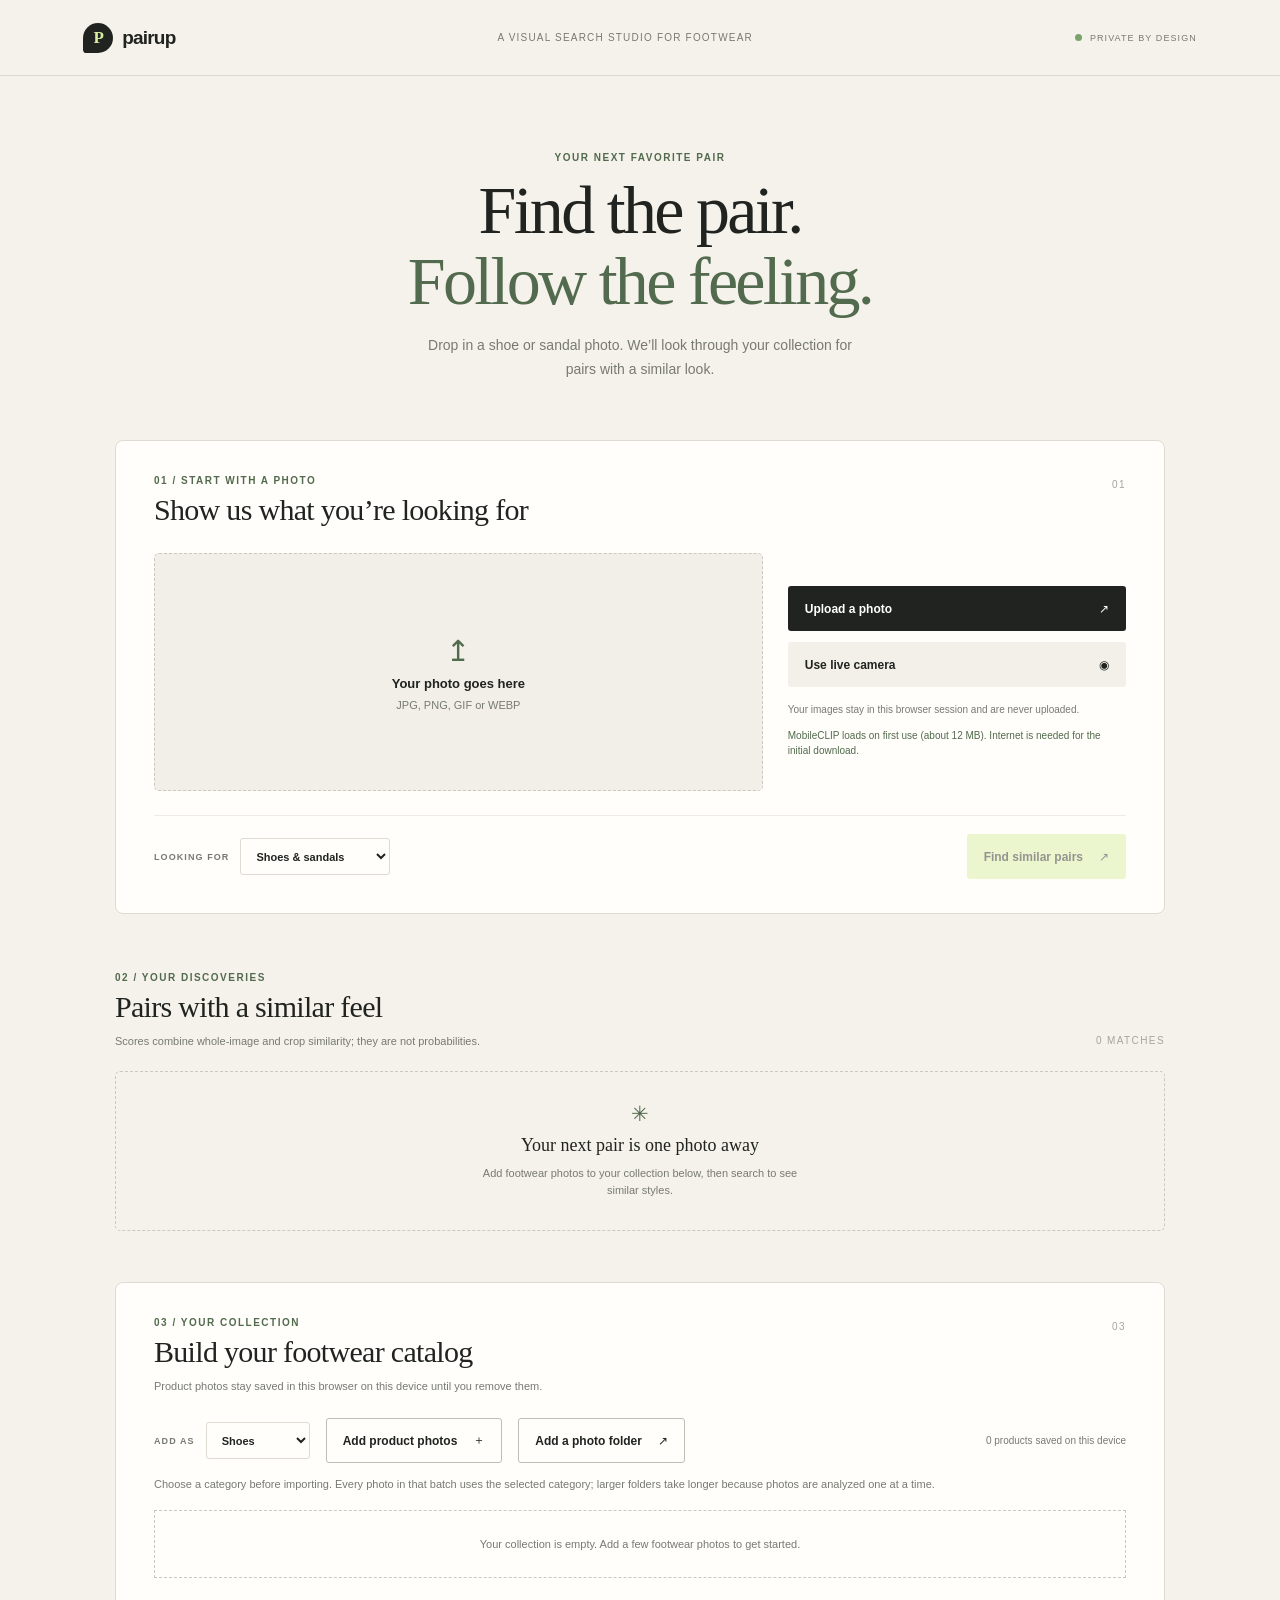
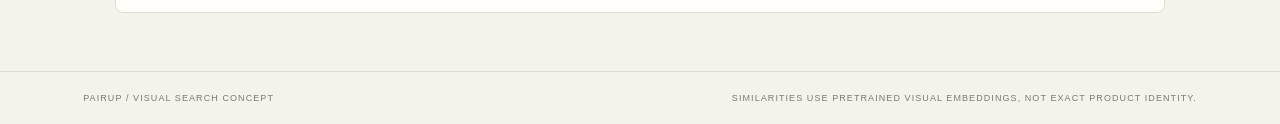
==== index.html @ 7dab6289 "Initial project upload Co-authored-by: Copilot <223556219+Copilot@users.noreply.github.com>" ====
<!doctype html>
<html lang="en">
  <head>
    <meta charset="utf-8">
    <meta name="viewport" content="width=device-width, initial-scale=1">
    <meta name="theme-color" content="#f5f2eb">
    <title>PairUp — Footwear Visual Search</title>
    <link rel="stylesheet" href="styles.css">
    <script type="module" src="app.js?crop-aware=2"></script>
  </head>
  <body>
    <header class="site-header">
      <a class="wordmark" href="#" aria-label="PairUp home"><span class="wordmark-icon">P</span> pairup</a>
      <span class="header-note">A visual search studio for footwear</span>
      <span class="status-pill"><span></span> PRIVATE BY DESIGN</span>
    </header>

    <main>
      <section class="intro">
        <p class="eyebrow">YOUR NEXT FAVORITE PAIR</p>
        <h1>Find the pair.<br><span>Follow the feeling.</span></h1>
        <p class="intro-copy">Drop in a shoe or sandal photo. We’ll look through your collection for pairs with a similar look.</p>
      </section>

      <section class="search-panel" aria-labelledby="search-title">
        <div class="section-heading">
          <div>
            <p class="eyebrow">01 / START WITH A PHOTO</p>
            <h2 id="search-title">Show us what you’re looking for</h2>
          </div>
          <span class="step-number">01</span>
        </div>

        <div class="query-layout">
          <div class="query-preview" id="query-preview">
            <div class="preview-placeholder" id="preview-placeholder">
              <span class="upload-mark" aria-hidden="true">↥</span>
              <strong>Your photo goes here</strong>
              <span>JPG, PNG, GIF or WEBP</span>
            </div>
            <img id="query-image" alt="Selected footwear search image" hidden>
            <video id="camera-video" autoplay playsinline hidden></video>
          </div>
          <div class="query-actions">
            <label class="button button-dark" for="query-file">Upload a photo <span aria-hidden="true">↗</span></label>
            <input id="query-file" type="file" accept="image/*" hidden>
            <button class="button button-light" id="camera-button" type="button">Use live camera <span aria-hidden="true">◉</span></button>
            <button class="button button-dark" id="capture-button" type="button" hidden>Capture photo <span aria-hidden="true">↗</span></button>
            <button class="text-button" id="clear-query" type="button" hidden>Remove photo</button>
            <p class="fine-print">Your images stay in this browser session and are never uploaded.</p>
            <p class="model-status" id="model-status" role="status" aria-live="polite">MobileCLIP loads on first use (about 12 MB). Internet is needed for the initial download.</p>
          </div>
        </div>

        <div class="search-footer">
          <label class="filter-label" for="category-filter">LOOKING FOR
            <select id="category-filter">
              <option value="all">Shoes &amp; sandals</option>
              <option value="shoes">Shoes</option>
              <option value="sandals">Sandals</option>
            </select>
          </label>
          <button class="button button-accent" id="search-button" type="button" disabled>Find similar pairs <span aria-hidden="true">↗</span></button>
        </div>
        <p class="notice" id="search-notice" role="status" aria-live="polite"></p>
      </section>

      <section class="results-section" aria-labelledby="results-title">
        <div class="section-heading results-heading">
          <div>
            <p class="eyebrow">02 / YOUR DISCOVERIES</p>
            <h2 id="results-title">Pairs with a similar feel</h2>
            <p class="section-copy">Scores combine whole-image and crop similarity; they are not probabilities.</p>
          </div>
          <span class="result-count" id="result-count">0 MATCHES</span>
        </div>
        <div class="results-grid" id="results-grid">
          <div class="empty-state" id="results-empty">
            <span class="empty-symbol" aria-hidden="true">✳</span>
            <strong>Your next pair is one photo away</strong>
            <span>Add footwear photos to your collection below, then search to see similar styles.</span>
          </div>
        </div>
      </section>

      <section class="catalog-section" aria-labelledby="catalog-title">
        <div class="section-heading">
          <div>
            <p class="eyebrow">03 / YOUR COLLECTION</p>
            <h2 id="catalog-title">Build your footwear catalog</h2>
            <p class="section-copy">Product photos stay saved in this browser on this device until you remove them.</p>
          </div>
          <span class="step-number">03</span>
        </div>
        <div class="catalog-toolbar">
          <label class="filter-label" for="add-category">ADD AS
            <select id="add-category">
              <option value="shoes">Shoes</option>
              <option value="sandals">Sandals</option>
            </select>
          </label>
          <label class="button button-outline" for="catalog-files">Add product photos <span aria-hidden="true">＋</span></label>
          <input id="catalog-files" type="file" accept="image/*" multiple hidden>
          <label class="button button-outline" for="catalog-folder">Add a photo folder <span aria-hidden="true">↗</span></label>
          <input id="catalog-folder" type="file" accept="image/*" webkitdirectory multiple hidden>
          <span class="catalog-count" id="catalog-count">0 products</span>
          <button class="text-button clear-catalog" id="clear-catalog" type="button" hidden>Clear collection</button>
        </div>
        <p class="section-copy import-hint">Choose a category before importing. Every photo in that batch uses the selected category; larger folders take longer because photos are analyzed one at a time.</p>
        <div class="catalog-grid" id="catalog-grid">
          <p class="catalog-empty" id="catalog-empty">Your collection is empty. Add a few footwear photos to get started.</p>
        </div>
      </section>
    </main>

    <footer>
      <span>PAIRUP / VISUAL SEARCH CONCEPT</span>
      <span>Similarities use pretrained visual embeddings, not exact product identity.</span>
    </footer>
  </body>
</html>
---- styles.css ----
:root {
  color-scheme: light;
  --ink: #20231f;
  --muted: #777a72;
  --paper: #f5f2eb;
  --white: #fffefa;
  --line: #dedbd2;
  --green: #526a4d;
  --lime: #d7ed9f;
  font-family: "Segoe UI", sans-serif;
  font-synthesis: none;
  text-rendering: optimizeLegibility;
}

* { box-sizing: border-box; }
[hidden] { display: none !important; }

body {
  margin: 0;
  color: var(--ink);
  background: var(--paper);
}

button, select { font: inherit; }
button, label.button, select { -webkit-tap-highlight-color: transparent; }

.site-header {
  height: 76px;
  padding: 0 max(6.5vw, 24px);
  display: flex;
  align-items: center;
  justify-content: space-between;
  border-bottom: 1px solid rgba(32, 35, 31, .12);
}

.wordmark {
  color: var(--ink);
  display: inline-flex;
  align-items: center;
  gap: 9px;
  text-decoration: none;
  font-size: 19px;
  font-weight: 700;
  letter-spacing: -.8px;
}

.wordmark-icon {
  width: 30px;
  height: 30px;
  display: grid;
  place-items: center;
  background: var(--ink);
  color: var(--lime);
  border-radius: 50% 50% 50% 12%;
  font-family: Georgia, serif;
  font-size: 17px;
}

.header-note, .status-pill, footer {
  color: var(--muted);
  font-size: 10px;
  letter-spacing: .12em;
  text-transform: uppercase;
}

.status-pill {
  display: flex;
  align-items: center;
  gap: 8px;
  font-size: 9px;
}

.status-pill span {
  width: 7px;
  height: 7px;
  border-radius: 50%;
  background: #7aa36c;
}

main {
  width: min(1050px, calc(100% - 48px));
  margin: 0 auto;
}

.intro {
  max-width: 650px;
  margin: 76px auto 58px;
  text-align: center;
}

.eyebrow {
  margin: 0 0 12px;
  color: var(--green);
  font-size: 10px;
  font-weight: 700;
  letter-spacing: .15em;
}

h1, h2, p { margin-top: 0; }

h1 {
  margin-bottom: 18px;
  font-family: "Playfair Display", Georgia, serif;
  font-size: clamp(42px, 7vw, 68px);
  font-weight: 500;
  letter-spacing: -2.7px;
  line-height: 1.04;
}

h1 span { color: var(--green); }

.intro-copy {
  max-width: 440px;
  margin: 0 auto;
  color: var(--muted);
  font-size: 14px;
  line-height: 1.7;
}

.search-panel, .catalog-section {
  padding: 34px 38px;
  background: var(--white);
  border: 1px solid var(--line);
  border-radius: 8px;
}

.section-heading {
  display: flex;
  align-items: flex-start;
  justify-content: space-between;
  gap: 20px;
}

.section-heading .eyebrow { margin-bottom: 7px; }

h2 {
  margin-bottom: 0;
  font-family: "Playfair Display", Georgia, serif;
  font-size: clamp(23px, 3vw, 30px);
  font-weight: 500;
  letter-spacing: -.7px;
}

.step-number, .result-count {
  color: #a4a69e;
  font-size: 10px;
  letter-spacing: .14em;
}

.step-number { padding-top: 4px; }

.query-layout {
  display: grid;
  grid-template-columns: minmax(0, 1.35fr) minmax(220px, .75fr);
  gap: 25px;
  margin-top: 26px;
}

.query-preview {
  position: relative;
  min-height: 238px;
  display: grid;
  place-items: center;
  overflow: hidden;
  background: #f1efe8;
  border: 1px dashed #cbc9bf;
  border-radius: 5px;
}

.preview-placeholder {
  display: grid;
  justify-items: center;
  gap: 8px;
  color: var(--muted);
  font-size: 11px;
}

.preview-placeholder strong { color: var(--ink); font-size: 13px; }
.upload-mark { color: var(--green); font-size: 29px; }

#query-image, #camera-video {
  width: 100%;
  height: 100%;
  max-height: 360px;
  object-fit: contain;
}

.query-actions {
  display: flex;
  align-items: stretch;
  flex-direction: column;
  justify-content: center;
  gap: 11px;
}

.button {
  min-height: 45px;
  padding: 0 16px;
  display: inline-flex;
  align-items: center;
  justify-content: space-between;
  gap: 16px;
  border: 1px solid transparent;
  border-radius: 3px;
  cursor: pointer;
  font-size: 12px;
  font-weight: 600;
  text-decoration: none;
  transition: background .16s ease, transform .16s ease;
}

.button:hover:not(:disabled) { transform: translateY(-1px); }
.button:focus-visible, button:focus-visible, select:focus-visible, label.button:focus-within { outline: 3px solid #95ae75; outline-offset: 3px; }
.button-dark { background: var(--ink); color: white; }
.button-dark:hover:not(:disabled) { background: #3a4337; }
.button-light { background: #f2f0e9; color: var(--ink); }
.button-outline { border-color: #bdbfb5; background: transparent; color: var(--ink); }
.button-accent { background: var(--lime); color: var(--ink); }
.button:disabled { cursor: not-allowed; opacity: .48; }

.fine-print {
  margin: 4px 0 0;
  color: var(--muted);
  font-size: 10px;
  line-height: 1.5;
}

.model-status {
  min-height: 30px;
  margin: 0;
  color: var(--green);
  font-size: 10px;
  line-height: 1.5;
}

.text-button {
  padding: 4px 0;
  border: 0;
  background: transparent;
  color: var(--green);
  cursor: pointer;
  font-size: 11px;
  text-align: left;
  text-decoration: underline;
  text-underline-offset: 3px;
}

.search-footer {
  margin-top: 24px;
  padding-top: 18px;
  display: flex;
  align-items: center;
  justify-content: space-between;
  gap: 18px;
  border-top: 1px solid #eeece5;
}

.filter-label {
  display: flex;
  align-items: center;
  gap: 11px;
  color: var(--muted);
  font-size: 9px;
  font-weight: 700;
  letter-spacing: .12em;
}

select {
  min-height: 37px;
  padding: 0 28px 0 11px;
  border: 1px solid var(--line);
  border-radius: 3px;
  background: var(--white);
  color: var(--ink);
  font-size: 11px;
  letter-spacing: 0;
}

.notice {
  margin: 13px 0 0;
  color: #9a4f3d;
  font-size: 11px;
}

.notice:empty { display: none; }

.results-section { padding: 58px 0 51px; }
.results-heading { align-items: flex-end; margin-bottom: 20px; }
.result-count { padding-bottom: 5px; }

.results-grid, .catalog-grid {
  display: grid;
  grid-template-columns: repeat(4, minmax(0, 1fr));
  gap: 15px;
}

.empty-state {
  min-height: 160px;
  grid-column: 1 / -1;
  display: grid;
  justify-items: center;
  align-content: center;
  gap: 9px;
  border: 1px dashed #cbc9bf;
  border-radius: 5px;
  color: var(--muted);
  text-align: center;
}

.empty-state strong { color: var(--ink); font-family: Georgia, serif; font-size: 18px; font-weight: 500; }
.empty-state span:last-child { max-width: 360px; padding: 0 14px; font-size: 11px; line-height: 1.6; }
.empty-symbol { color: var(--green); font-size: 21px; }

.product-card {
  min-width: 0;
  position: relative;
  overflow: hidden;
  border: 1px solid var(--line);
  border-radius: 4px;
  background: var(--white);
}

.product-image-wrap {
  position: relative;
  height: 178px;
  display: grid;
  place-items: center;
  background: #f1efe8;
}

.product-image-wrap img {
  width: 100%;
  height: 100%;
  object-fit: contain;
}

.match-badge {
  position: absolute;
  top: 9px;
  left: 9px;
  padding: 5px 7px;
  border-radius: 2px;
  background: var(--lime);
  color: var(--ink);
  font-size: 9px;
  font-weight: 700;
}

.product-info { padding: 11px 12px 12px; }
.product-name { margin: 0 0 5px; overflow: hidden; font-size: 12px; font-weight: 600; text-overflow: ellipsis; white-space: nowrap; }
.product-category { margin: 0; color: var(--muted); font-size: 10px; text-transform: capitalize; }
.remove-product { position: absolute; top: 8px; right: 8px; width: 26px; height: 26px; border: 0; border-radius: 50%; background: rgba(32, 35, 31, .75); color: white; cursor: pointer; font-size: 16px; }

.catalog-section { margin-bottom: 58px; }
.section-copy { margin: 9px 0 0; color: var(--muted); font-size: 11px; line-height: 1.6; }
.import-hint { margin: -4px 0 16px; }
.catalog-toolbar { margin: 23px 0 17px; display: flex; align-items: center; gap: 16px; }
.catalog-count { margin-left: auto; color: var(--muted); font-size: 10px; }
.clear-catalog { margin-left: 0; }
.catalog-empty { grid-column: 1 / -1; margin: 0; padding: 27px 12px; border: 1px dashed #cbc9bf; color: var(--muted); font-size: 11px; text-align: center; }
.catalog-grid .product-image-wrap { height: 145px; }

footer {
  padding: 21px max(6.5vw, 24px);
  display: flex;
  justify-content: space-between;
  gap: 20px;
  border-top: 1px solid rgba(32, 35, 31, .12);
  font-size: 9px;
}

@media (max-width: 700px) {
  .site-header { height: 64px; }
  .header-note { display: none; }
  .intro { margin: 53px auto 41px; }
  .search-panel, .catalog-section { padding: 25px 20px; }
  .query-layout { grid-template-columns: 1fr; }
  .query-preview { min-height: 205px; }
  .query-actions { display: grid; grid-template-columns: 1fr 1fr; }
  .fine-print { grid-column: 1 / -1; }
  .results-grid, .catalog-grid { grid-template-columns: repeat(2, minmax(0, 1fr)); gap: 11px; }
  .product-image-wrap { height: 145px; }
  .catalog-toolbar { flex-wrap: wrap; gap: 11px; }
  .catalog-count { margin-left: auto; }
  footer { flex-direction: column; }
}

@media (max-width: 420px) {
  main { width: min(100% - 30px, 1050px); }
  .search-footer { align-items: stretch; flex-direction: column; }
  .search-footer .button { justify-content: center; }
  .filter-label { justify-content: space-between; }
  .query-actions { grid-template-columns: 1fr; }
}
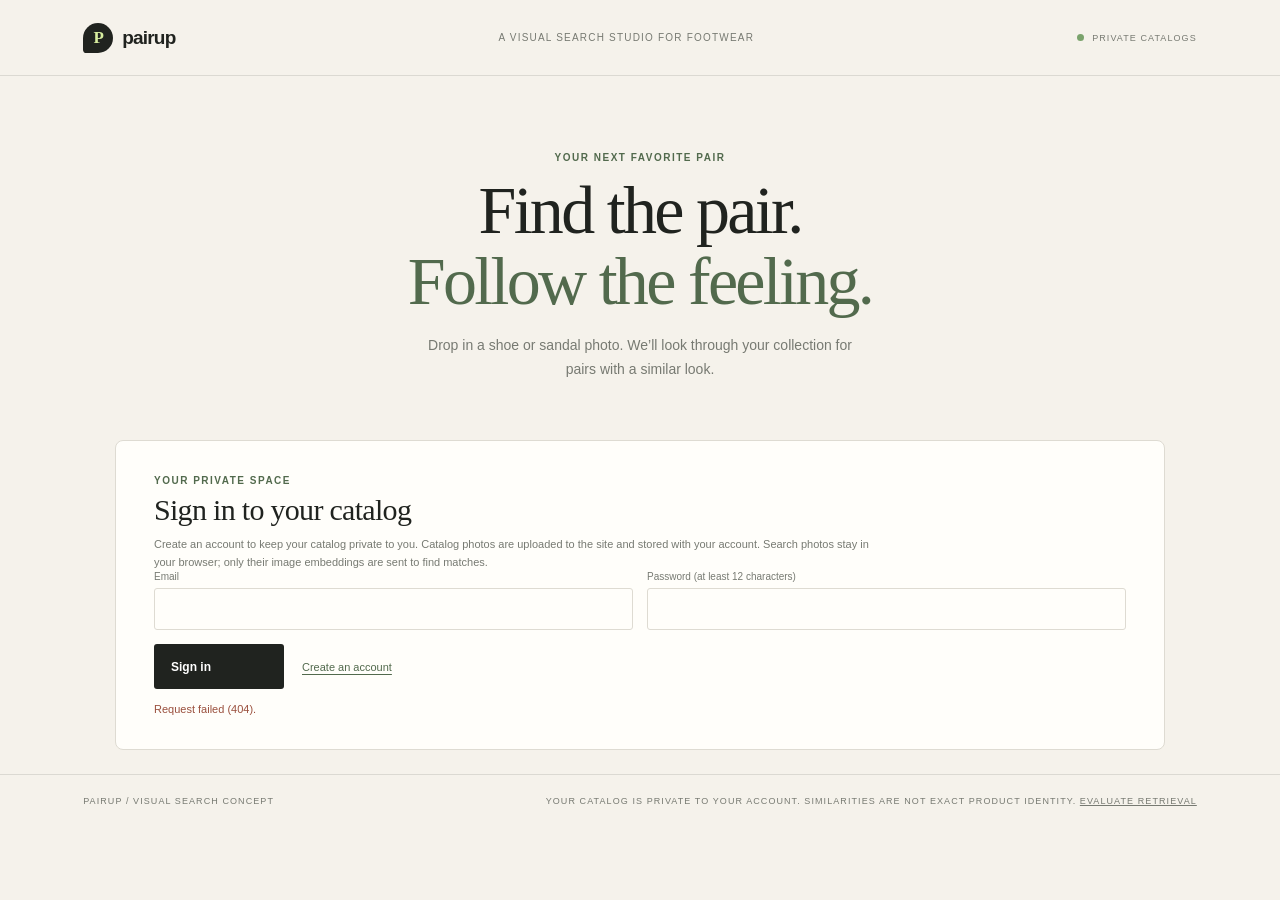
==== commit 36529f3e: "Add private footwear search and retrieval benchmark Add the account-scoped catalog backend, visual r" ====
--- a/index.html
+++ b/index.html
@@ -6,13 +6,13 @@
     <meta name="theme-color" content="#f5f2eb">
     <title>PairUp — Footwear Visual Search</title>
     <link rel="stylesheet" href="styles.css">
-    <script type="module" src="app.js?crop-aware=2"></script>
+    <script type="module" src="app.js?accounts=1"></script>
   </head>
   <body>
     <header class="site-header">
       <a class="wordmark" href="#" aria-label="PairUp home"><span class="wordmark-icon">P</span> pairup</a>
       <span class="header-note">A visual search studio for footwear</span>
-      <span class="status-pill"><span></span> PRIVATE BY DESIGN</span>
+      <span class="status-pill"><span></span> PRIVATE CATALOGS</span>
     </header>
 
     <main>
@@ -22,7 +22,42 @@
         <p class="intro-copy">Drop in a shoe or sandal photo. We’ll look through your collection for pairs with a similar look.</p>
       </section>
 
-      <section class="search-panel" aria-labelledby="search-title">
+      <section class="account-panel" aria-labelledby="account-title" id="account-panel">
+        <div class="section-heading">
+          <div>
+            <p class="eyebrow">YOUR PRIVATE SPACE</p>
+            <h2 id="account-title">Sign in to your catalog</h2>
+          </div>
+        </div>
+        <p class="section-copy account-copy">Create an account to keep your catalog private to you. Catalog photos are uploaded to the site and stored with your account. Search photos stay in your browser; only their image embeddings are sent to find matches.</p>
+        <form id="account-form" class="account-form">
+          <label>Email
+            <input id="account-email" name="email" type="email" autocomplete="email" required maxlength="254">
+          </label>
+          <label>Password (at least 12 characters)
+            <input id="account-password" name="password" type="password" autocomplete="current-password" required minlength="12" maxlength="256">
+          </label>
+          <div class="account-actions">
+            <button class="button button-dark" id="account-submit" type="submit">Sign in</button>
+            <button class="text-button" id="account-mode" type="button">Create an account</button>
+          </div>
+          <p class="account-notice" id="account-notice" role="status" aria-live="polite"></p>
+        </form>
+        <div id="signed-in" class="signed-in" hidden>
+          <p id="account-email-label"></p>
+          <label class="filter-label analysis-mode" for="analysis-mode">IMAGE ANALYSIS
+            <select id="analysis-mode">
+              <option value="fast">Fast (recommended)</option>
+              <option value="detailed">Detailed footwear detection (slower)</option>
+            </select>
+          </label>
+          <button class="text-button" id="migrate-catalog" type="button" hidden>Import previous browser collection</button>
+          <button class="text-button" id="sign-out" type="button">Sign out</button>
+          <p class="fine-print analysis-hint">Fast mode compares the full image and one centered crop. Detailed mode adds more crops and downloads the 127 MB detector the first time; the setting applies to searches and catalog imports.</p>
+        </div>
+      </section>
+
+      <section class="search-panel" aria-labelledby="search-title" id="search-section" hidden>
         <div class="section-heading">
           <div>
             <p class="eyebrow">01 / START WITH A PHOTO</p>
@@ -47,8 +82,8 @@
             <button class="button button-light" id="camera-button" type="button">Use live camera <span aria-hidden="true">◉</span></button>
             <button class="button button-dark" id="capture-button" type="button" hidden>Capture photo <span aria-hidden="true">↗</span></button>
             <button class="text-button" id="clear-query" type="button" hidden>Remove photo</button>
-            <p class="fine-print">Your images stay in this browser session and are never uploaded.</p>
-            <p class="model-status" id="model-status" role="status" aria-live="polite">MobileCLIP loads on first use (about 12 MB). Internet is needed for the initial download.</p>
+            <p class="fine-print">The search photo stays in your browser. Its embedding is sent to your private catalog for matching.</p>
+            <p class="model-status" id="model-status" role="status" aria-live="polite">Fast mode loads MobileCLIP on first use (about 12 MB). Internet is needed for the initial download.</p>
           </div>
         </div>
 
@@ -65,12 +100,12 @@
         <p class="notice" id="search-notice" role="status" aria-live="polite"></p>
       </section>
 
-      <section class="results-section" aria-labelledby="results-title">
+      <section class="results-section" aria-labelledby="results-title" id="results-section" hidden>
         <div class="section-heading results-heading">
           <div>
             <p class="eyebrow">02 / YOUR DISCOVERIES</p>
             <h2 id="results-title">Pairs with a similar feel</h2>
-            <p class="section-copy">Scores combine whole-image and crop similarity; they are not probabilities.</p>
+            <p class="section-copy">When footwear is detected, scores compare footwear-focused crops; otherwise they use whole-image and crop similarity. Scores are not probabilities.</p>
           </div>
           <span class="result-count" id="result-count">0 MATCHES</span>
         </div>
@@ -81,14 +116,19 @@
             <span>Add footwear photos to your collection below, then search to see similar styles.</span>
           </div>
         </div>
+        <nav class="pagination" id="results-pagination" aria-label="Search results pages" hidden>
+          <button class="button button-outline" id="results-previous" type="button">Previous</button>
+          <span id="results-page-label"></span>
+          <button class="button button-outline" id="results-next" type="button">Next</button>
+        </nav>
       </section>
 
-      <section class="catalog-section" aria-labelledby="catalog-title">
+      <section class="catalog-section" aria-labelledby="catalog-title" id="catalog-section" hidden>
         <div class="section-heading">
           <div>
             <p class="eyebrow">03 / YOUR COLLECTION</p>
             <h2 id="catalog-title">Build your footwear catalog</h2>
-            <p class="section-copy">Product photos stay saved in this browser on this device until you remove them.</p>
+            <p class="section-copy">Your catalog photos and embeddings are saved privately with your account.</p>
           </div>
           <span class="step-number">03</span>
         </div>
@@ -106,16 +146,21 @@
           <span class="catalog-count" id="catalog-count">0 products</span>
           <button class="text-button clear-catalog" id="clear-catalog" type="button" hidden>Clear collection</button>
         </div>
-        <p class="section-copy import-hint">Choose a category before importing. Every photo in that batch uses the selected category; larger folders take longer because photos are analyzed one at a time.</p>
+        <p class="section-copy import-hint">Choose a category before importing. Images are analyzed in this browser using the selected image-analysis mode, then uploaded one at a time. Large folders still take time; keep this tab open while they are processed.</p>
         <div class="catalog-grid" id="catalog-grid">
           <p class="catalog-empty" id="catalog-empty">Your collection is empty. Add a few footwear photos to get started.</p>
         </div>
+        <nav class="pagination" id="catalog-pagination" aria-label="Catalog pages" hidden>
+          <button class="button button-outline" id="catalog-previous" type="button">Previous</button>
+          <span id="catalog-page-label"></span>
+          <button class="button button-outline" id="catalog-next" type="button">Next</button>
+        </nav>
       </section>
     </main>
 
     <footer>
       <span>PAIRUP / VISUAL SEARCH CONCEPT</span>
-      <span>Similarities use pretrained visual embeddings, not exact product identity.</span>
+      <span>Your catalog is private to your account. Similarities are not exact product identity. <a href="/benchmark.html">Evaluate retrieval</a></span>
     </footer>
   </body>
 </html>
--- a/styles.css
+++ b/styles.css
@@ -117,12 +117,25 @@
   line-height: 1.7;
 }
 
-.search-panel, .catalog-section {
+.search-panel, .catalog-section, .account-panel {
   padding: 34px 38px;
   background: var(--white);
   border: 1px solid var(--line);
   border-radius: 8px;
 }
+
+.account-panel { margin-bottom: 24px; }
+.account-copy { max-width: 720px; margin-bottom: 18px; }
+.account-form { display: grid; grid-template-columns: repeat(2, minmax(0, 1fr)); gap: 14px; }
+.account-form label { display: grid; gap: 6px; color: var(--muted); font-size: 10px; }
+.account-form input { min-height: 42px; padding: 0 11px; border: 1px solid var(--line); border-radius: 3px; background: var(--white); font: inherit; }
+.account-actions, .signed-in { grid-column: 1 / -1; display: flex; align-items: center; gap: 18px; }
+.account-actions .button { min-width: 130px; }
+.account-notice { grid-column: 1 / -1; margin: 0; color: #9a4f3d; font-size: 11px; }
+.signed-in { margin-top: 15px; }
+.signed-in #account-email-label { margin: 0 auto 0 0; font-size: 12px; font-weight: 600; }
+.analysis-hint { flex-basis: 100%; margin: 0; }
+.analysis-mode { white-space: nowrap; }
 
 .section-heading {
   display: flex;
@@ -359,6 +372,8 @@
 .clear-catalog { margin-left: 0; }
 .catalog-empty { grid-column: 1 / -1; margin: 0; padding: 27px 12px; border: 1px dashed #cbc9bf; color: var(--muted); font-size: 11px; text-align: center; }
 .catalog-grid .product-image-wrap { height: 145px; }
+.pagination { margin-top: 20px; display: flex; align-items: center; justify-content: center; gap: 16px; }
+.pagination span { color: var(--muted); font-size: 11px; }
 
 footer {
   padding: 21px max(6.5vw, 24px);
@@ -369,11 +384,15 @@
   font-size: 9px;
 }
 
+footer a { color: inherit; }
+
 @media (max-width: 700px) {
   .site-header { height: 64px; }
   .header-note { display: none; }
   .intro { margin: 53px auto 41px; }
-  .search-panel, .catalog-section { padding: 25px 20px; }
+  .search-panel, .catalog-section, .account-panel { padding: 25px 20px; }
+  .account-form { grid-template-columns: 1fr; }
+  .account-actions { align-items: flex-start; flex-direction: column; }
   .query-layout { grid-template-columns: 1fr; }
   .query-preview { min-height: 205px; }
   .query-actions { display: grid; grid-template-columns: 1fr 1fr; }
